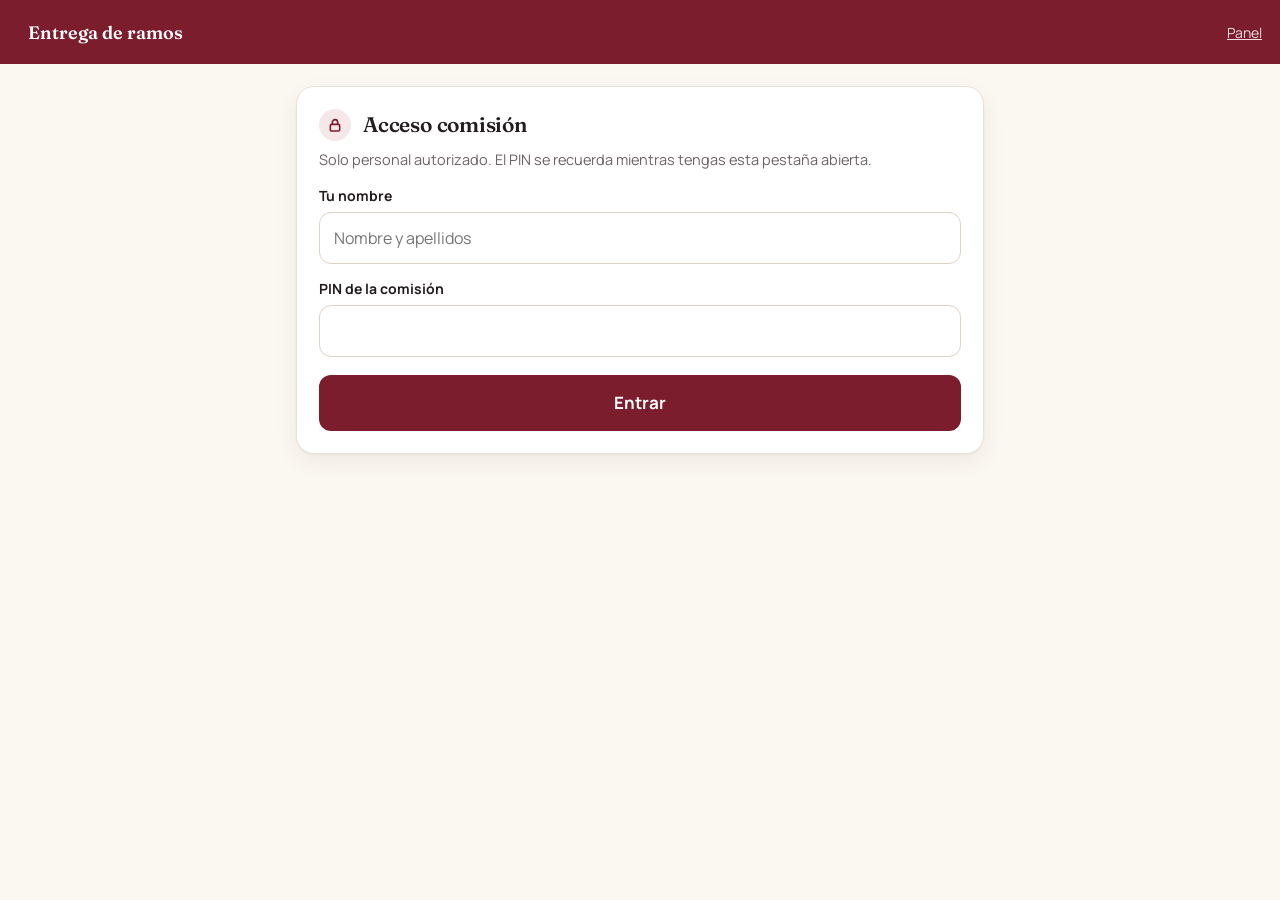
==== public/lector.html @ 1847c06e "Add files via upload" ====
<!doctype html>
<html lang="es">
<head>
<meta charset="utf-8">
<meta name="viewport" content="width=device-width,initial-scale=1,viewport-fit=cover">
<meta name="theme-color" content="#7c1d2e">
<title>Entrega de ramos · Ofrenda 50</title>
<link rel="icon" href="favicon.svg" type="image/svg+xml">
<link rel="preconnect" href="https://fonts.googleapis.com">
<link rel="preconnect" href="https://fonts.gstatic.com" crossorigin>
<link href="https://fonts.googleapis.com/css2?family=Fraunces:ital,opsz,wght@0,9..144,500;0,9..144,600;1,9..144,500&family=Manrope:wght@400;600;700;800&display=swap" rel="stylesheet">
<link rel="stylesheet" href="style.css">
</head>
<body>
<div class="topbar">
  <div class="brand"><img src="https://stgarchivosutd.blob.core.windows.net/mailing/2Mesa_de_trabajo.png" onerror="this.style.visibility='hidden'" alt="">Entrega de ramos</div>
  <nav class="row" style="flex:none;gap:16px"><a href="/panel.html">Panel</a><a href="#" id="logout" hidden>Salir</a></nav>
</div>

<main class="wrap flat">
  <div id="msg" hidden></div>

  <!-- Acceso -->
  <section class="card" id="login">
    <div class="step"><span class="n">
      <svg width="16" height="16" viewBox="0 0 24 24" fill="none" stroke="currentColor" stroke-width="2.4" aria-hidden="true"><rect x="5" y="11" width="14" height="10" rx="2"/><path d="M8 11V8a4 4 0 0 1 8 0v3"/></svg>
    </span><h2>Acceso comisión</h2></div>
    <p class="sub">Solo personal autorizado. El PIN se recuerda mientras tengas esta pestaña abierta.</p>
    <form id="loginForm">
      <label class="lbl" for="vol">Tu nombre</label>
      <input id="vol" autocomplete="name" placeholder="Nombre y apellidos" required>
      <label class="lbl" for="pin">PIN de la comisión</label>
      <input id="pin" type="password" autocomplete="current-password" required>
      <button class="btn block lg" id="enter" style="margin-top:18px">Entrar</button>
    </form>
  </section>

  <!-- Lector -->
  <section id="app" hidden>
    <div class="tiles" style="margin-bottom:16px">
      <div class="tile accent"><div class="k">Ramos entregados</div><div class="v"><span id="cEnt">0</span> <small>de <span id="cTot">0</span></small></div><div class="meter"><i id="cBar" style="width:0"></i></div></div>
    </div>

    <div class="card">
      <div class="scanner" id="scanner">
        <video id="video" playsinline muted hidden></video>
        <div class="frame" id="frame" hidden></div>
        <div class="idle" id="idle">
          <svg width="44" height="44" viewBox="0 0 24 24" fill="none" stroke="currentColor" stroke-width="1.6" aria-hidden="true"><path d="M4 8V5a1 1 0 0 1 1-1h3M16 4h3a1 1 0 0 1 1 1v3M20 16v3a1 1 0 0 1-1 1h-3M8 20H5a1 1 0 0 1-1-1v-3"/><path d="M8 12h8"/></svg>
          <p style="margin-top:8px">Pulsa «Escanear» y apunta al QR de la tarjeta</p>
        </div>
      </div>
      <p class="muted small" id="camStatus" style="text-align:center;margin:10px 0 0"></p>
      <div class="row" style="margin-top:12px">
        <button class="btn lg" id="cam" type="button">
          <svg width="20" height="20" viewBox="0 0 24 24" fill="none" stroke="currentColor" stroke-width="2" aria-hidden="true"><path d="M4 8h3l2-3h6l2 3h3v11H4z"/><circle cx="12" cy="13" r="3.5"/></svg>
          Escanear
        </button>
        <label class="btn ghost lg" style="cursor:pointer">
          <svg width="20" height="20" viewBox="0 0 24 24" fill="none" stroke="currentColor" stroke-width="2" aria-hidden="true"><rect x="3" y="4" width="18" height="16" rx="2"/><circle cx="9" cy="10" r="2"/><path d="m21 16-5-5-9 9"/></svg>
          Desde foto
          <input type="file" accept="image/*" id="photo" hidden>
        </label>
      </div>

      <form id="manual" style="margin-top:18px">
        <label class="lbl" for="codigo">O escribe el código de 6 cifras</label>
        <div class="row">
          <input id="codigo" class="code-input" inputmode="numeric" autocomplete="off" maxlength="12" placeholder="000000" style="flex:2">
          <button class="btn ghost lg" id="consultar" style="flex:1">Buscar</button>
        </div>
      </form>

      <div id="result"></div>
    </div>
  </section>
</main>

<script src="common.js"></script>
<script src="https://cdn.jsdelivr.net/npm/jsqr@1.4.0/dist/jsQR.js"></script>
<script>
let stream=null,running=false,frameId=0,last=null,detector=null,stats={ent:0,tot:0};
const video=$('video');

/* ---------- Sesión ---------- */
function showApp(){ $('login').hidden=true;$('app').hidden=false;$('logout').hidden=false;$('msg').hidden=true;paintStats(); }
function paintStats(){ $('cEnt').textContent=stats.ent;$('cTot').textContent=stats.tot;$('cBar').style.width=(stats.tot?Math.min(100,stats.ent/stats.tot*100):0)+'%'; }
async function loadStats(pin){ const r=await api('estadisticas',{pin});stats={ent:r.entregados,tot:r.flores};paintStats(); }
$('loginForm').addEventListener('submit',async e=>{
  e.preventDefault();const pin=$('pin').value.trim(),vol=$('vol').value.trim();
  if(!vol)return toast('Escribe tu nombre',true);
  busy($('enter'),true,'Comprobando…');
  try{await loadStats(pin);session.set('pin',pin);session.set('vol',vol);showApp();}
  catch(err){info(err.message,true);}finally{busy($('enter'),false);}
});
$('logout').addEventListener('click',e=>{e.preventDefault();stop();session.clear();location.reload();});
if(session.get('pin')&&session.get('vol')){$('vol').value=session.get('vol');showApp();loadStats(session.get('pin')).catch(()=>{});}

/* ---------- Cámara ---------- */
function stop(){running=false;cancelAnimationFrame(frameId);if(stream)stream.getTracks().forEach(t=>t.stop());stream=null;video.hidden=true;$('frame').hidden=true;$('idle').hidden=false;$('camStatus').textContent='';}
function gotCode(raw){
  const x=String(raw||'').trim().replace(/^OF50:/i,'').replace(/[\s-]/g,'');if(!x)return;
  if(navigator.vibrate)navigator.vibrate(80);
  $('codigo').value=x;stop();consult();
}
const cv=document.createElement('canvas'),cx=cv.getContext('2d',{willReadFrequently:true});
async function scan(){
  if(!running)return;
  try{
    if(video.readyState>=2&&video.videoWidth){
      if(detector){const c=await detector.detect(video);if(c.length){gotCode(c[0].rawValue);return;}}
      else if(typeof jsQR==='function'){
        const s=Math.min(1,640/video.videoWidth);cv.width=video.videoWidth*s|0;cv.height=video.videoHeight*s|0;
        cx.drawImage(video,0,0,cv.width,cv.height);const im=cx.getImageData(0,0,cv.width,cv.height);
        const q=jsQR(im.data,cv.width,cv.height,{inversionAttempts:'dontInvert'});if(q){gotCode(q.data);return;}
      }
    }
  }catch(e){$('camStatus').textContent=e.message;}
  frameId=requestAnimationFrame(scan);
}
$('cam').onclick=async()=>{
  if(running){stop();return;}
  if(!navigator.mediaDevices?.getUserMedia){$('camStatus').textContent='Este navegador no permite usar la cámara. Usa «Desde foto» o escribe el código.';return;}
  try{
    if('BarcodeDetector' in window){try{detector=new BarcodeDetector({formats:['qr_code']});}catch(_){detector=null;}}
    stream=await navigator.mediaDevices.getUserMedia({audio:false,video:{facingMode:{ideal:'environment'}}});
    video.srcObject=stream;video.hidden=false;$('frame').hidden=false;$('idle').hidden=true;await video.play();
    running=true;$('camStatus').textContent='Apunta al código QR';$('result').innerHTML='';scan();
  }catch(e){$('camStatus').textContent='No se pudo abrir la cámara: '+e.message;stop();}
};
$('photo').onchange=async e=>{
  const file=e.target.files[0];e.target.value='';if(!file)return;
  try{
    if(typeof jsQR!=='function')throw Error('No se ha cargado el lector QR. Revisa la conexión.');
    const b=await createImageBitmap(file),s=Math.min(1,1200/Math.max(b.width,b.height)),c=document.createElement('canvas');
    c.width=b.width*s|0;c.height=b.height*s|0;const g=c.getContext('2d');g.drawImage(b,0,0,c.width,c.height);
    const r=jsQR(g.getImageData(0,0,c.width,c.height).data,c.width,c.height);
    if(!r)throw Error('No se detecta ningún QR en la foto');gotCode(r.data);
  }catch(err){toast(err.message,true);}
};
window.addEventListener('pagehide',stop);

/* ---------- Consulta y entrega ---------- */
function card(cls,title,state,body=''){ $('result').innerHTML=`<div class="result-card ${cls}"><h3>${clean(title)}</h3>${state?`<span class="st">${clean(state)}</span>`:''}${body}</div>`; $('result').scrollIntoView({behavior:'smooth',block:'nearest'}); }
async function consult(){
  last=null;const codigo=$('codigo').value.trim();if(!codigo)return toast('Escribe o escanea un código',true);
  busy($('consultar'),true,'');
  try{
    const x=await api('consulta',{pin:session.get('pin'),codigo});last=x;
    if(x.estado==='Pendiente')card('pend',x.nombre,'Puede recoger',`<p class="muted" style="margin:6px 0 14px">${clean(x.grupo)} · Código ${clean(x.codigo)}</p><button class="btn ok block lg" id="entregar" type="button">Entregar ramo</button>`);
    else if(x.estado==='Entregado')card('done',x.nombre,'Ya entregado','<p style="margin:10px 0 0">Este ramo ya se recogió. No entregar otro.</p>');
    else card('err',x.nombre,x.estado,'<p style="margin:10px 0 0">Esta tarjeta no es válida.</p>');
  }catch(e){
    if(/PIN/i.test(e.message)){session.clear();location.reload();return;}
    card('err','No encontrado','',`<p style="margin:6px 0 0">${clean(e.message)}</p>`);
  }finally{busy($('consultar'),false);}
}
$('manual').addEventListener('submit',e=>{e.preventDefault();consult();});
$('result').addEventListener('click',async e=>{
  const b=e.target.closest('#entregar');if(!b||!last)return;
  busy(b,true,'Registrando…');
  try{
    const r=await api('entregar',{pin:session.get('pin'),codigo:$('codigo').value.trim(),voluntario:session.get('vol')});
    stats.ent++;paintStats();if(navigator.vibrate)navigator.vibrate([60,40,60]);
    card('pend',r.nombre,'Entregado ✓',`<p style="margin:10px 0 14px">Entrega registrada a nombre de ${clean(session.get('vol'))}.</p><button class="btn block lg" type="button" id="next">Escanear el siguiente</button>`);
    $('codigo').value='';last=null;
  }catch(err){busy(b,false);toast(err.message,true);}
});
$('result').addEventListener('click',e=>{if(e.target.closest('#next')){$('result').innerHTML='';$('cam').click();}});
</script>
</body>
</html>
---- public/style.css ----
/* Ofrenda 50 Aniversario — estilos */
:root{
  --vino:#7c1d2e;--vino-2:#5e1422;--vino-soft:#f6e7e9;
  --oro:#b8863b;--oro-soft:#f5ead7;
  --bg:#fbf7f1;--card:#ffffff;--text:#231c1d;--muted:#6d6264;--line:#ece3d8;
  --ok:#1f6b45;--ok-soft:#e1f2e8;--warn:#8a5a00;--warn-soft:#fdf0d5;--bad:#9b1c1c;--bad-soft:#fde4e4;
  --r:18px;--shadow:0 1px 2px rgba(60,20,25,.05),0 8px 24px rgba(60,20,25,.06);
  --serif:"Fraunces",Georgia,serif;--sans:"Manrope",system-ui,-apple-system,"Segoe UI",sans-serif;
}
*{box-sizing:border-box}
html{-webkit-text-size-adjust:100%}
body{margin:0;background:var(--bg);color:var(--text);font:16px/1.5 var(--sans);min-height:100vh;display:flex;flex-direction:column}
img{max-width:100%}
a{color:var(--vino)}
h1,h2,h3{font-family:var(--serif);font-weight:600;letter-spacing:-.01em;margin:0}
p{margin:0 0 10px}
[hidden]{display:none!important}

/* ---------- Cabecera ---------- */
.hero{position:relative;overflow:hidden;background:var(--vino);color:#fff;text-align:center;padding:34px 18px 64px}
.hero::before{content:"";position:absolute;inset:0;opacity:.13;background-image:url("data:image/svg+xml,%3Csvg xmlns='http://www.w3.org/2000/svg' width='64' height='64' viewBox='0 0 64 64'%3E%3Cg fill='none' stroke='%23fff' stroke-width='1.2'%3E%3Ccircle cx='32' cy='32' r='4'/%3E%3Cpath d='M32 28c-3-7 3-11 0-16M32 36c3 7-3 11 0 16M28 32c-7 3-11-3-16 0M36 32c7-3 11 3 16 0'/%3E%3C/g%3E%3C/svg%3E")}
.hero>*{position:relative}
.hero .escudo{display:block;margin:0 auto;height:96px;filter:drop-shadow(0 4px 10px rgba(0,0,0,.25))}
.eyebrow{display:inline-block;font-size:12px;font-weight:700;letter-spacing:.16em;text-transform:uppercase;color:var(--oro-soft);margin:14px 0 6px}
.hero h1{font-size:clamp(28px,6vw,42px);line-height:1.1}
.hero h1 em{font-style:italic;color:#f3d39b;font-weight:500}
.chip-date{display:inline-flex;align-items:center;gap:8px;margin-top:14px;padding:7px 14px;border-radius:99px;background:rgba(255,255,255,.12);border:1px solid rgba(255,255,255,.22);font-size:14px;font-weight:600}
.topbar{display:flex;align-items:center;justify-content:space-between;gap:12px;background:var(--vino);color:#fff;padding:14px 18px}
.topbar .brand{display:flex;align-items:center;gap:10px;font-family:var(--serif);font-size:18px;font-weight:600}
.topbar img{height:36px}
.topbar a,.topbar button.link{color:#fff;opacity:.85;font-size:14px}

/* ---------- Contenedor y tarjetas ---------- */
.wrap{position:relative;z-index:1;width:100%;max-width:720px;margin:-40px auto 0;padding:0 16px 110px;flex:1}
.wrap.flat{margin-top:22px}
.card{background:var(--card);border:1px solid var(--line);border-radius:var(--r);box-shadow:var(--shadow);padding:22px;margin-bottom:16px}
.step{display:flex;align-items:center;gap:12px;margin-bottom:14px}
.step .n{flex:none;width:32px;height:32px;border-radius:50%;display:grid;place-items:center;background:var(--vino-soft);color:var(--vino);font-weight:800;font-size:15px}
.step h2{font-size:21px}
.sub{color:var(--muted);font-size:14.5px;margin:-6px 0 14px}

/* ---------- Formularios ---------- */
label.lbl{display:block;font-weight:700;font-size:14px;margin:14px 0 6px}
input,select{width:100%;font:inherit;font-size:16px;color:var(--text);background:#fff;border:1.5px solid #ddd2c6;border-radius:12px;padding:13px 14px;outline:none;transition:border-color .15s,box-shadow .15s}
input:focus,select:focus{border-color:var(--vino);box-shadow:0 0 0 4px rgba(124,29,46,.12)}
.search{position:relative}
.search svg{position:absolute;left:14px;top:50%;transform:translateY(-50%);color:var(--muted)}
.search input{padding-left:44px}

.chips{display:flex;gap:8px;flex-wrap:wrap;margin:12px 0 4px}
.chip{border:1.5px solid var(--line);background:#fff;color:var(--text);border-radius:99px;padding:8px 14px;font:inherit;font-size:14px;font-weight:600;cursor:pointer;min-height:40px}
.chip[aria-pressed="true"]{background:var(--vino);border-color:var(--vino);color:#fff}

/* ---------- Botones ---------- */
.btn{display:inline-flex;align-items:center;justify-content:center;gap:8px;min-height:48px;padding:12px 20px;border:0;border-radius:12px;background:var(--vino);color:#fff;font:inherit;font-weight:700;cursor:pointer;white-space:nowrap;text-decoration:none;transition:background .15s,transform .05s}
.btn:hover{background:var(--vino-2)}
.btn:active{transform:translateY(1px)}
.btn:disabled{opacity:.55;cursor:not-allowed}
.btn.block{width:100%}
.btn.ghost{background:#f3ece4;color:var(--text)}
.btn.ghost:hover{background:#eadfd3}
.btn.ok{background:var(--ok)}
.btn.lg{min-height:56px;font-size:17px}
.icon-btn{width:44px;height:44px;border-radius:12px;border:0;background:transparent;color:var(--muted);display:grid;place-items:center;cursor:pointer}
.icon-btn:hover{background:#f3ece4;color:var(--text)}
.spin{width:18px;height:18px;border:2.5px solid rgba(255,255,255,.4);border-top-color:#fff;border-radius:50%;animation:sp .7s linear infinite}
/* spinner sobre fondo claro */
.btn.ghost .spin{border-color:#d9cdbf;border-top-color:var(--vino)}
@keyframes sp{to{transform:rotate(360deg)}}

/* ---------- Resultados de búsqueda ---------- */
.results{margin-top:12px;border:1px solid var(--line);border-radius:14px;overflow:hidden;max-height:360px;overflow-y:auto}
.result{display:flex;align-items:center;gap:12px;width:100%;padding:12px 14px;border:0;border-bottom:1px solid var(--line);background:#fff;font:inherit;text-align:left;cursor:pointer;min-height:56px}
.result:last-child{border-bottom:0}
.result:hover:not(:disabled){background:#fcf8f3}
.result:disabled{cursor:default;opacity:.55}
.result .nm{flex:1;font-weight:600}
.result .plus{flex:none;width:32px;height:32px;border-radius:50%;display:grid;place-items:center;background:var(--vino);color:#fff}
.result .done{font-size:12px;font-weight:700;color:var(--muted)}
.empty{padding:18px;text-align:center;color:var(--muted);font-size:14.5px}
.tag{display:inline-block;font-size:11.5px;font-weight:700;letter-spacing:.04em;text-transform:uppercase;padding:3px 8px;border-radius:6px;background:var(--oro-soft);color:#6e4c14}

/* ---------- Personas seleccionadas ---------- */
.person{border:1.5px solid var(--line);border-radius:16px;padding:16px;margin-top:12px}
.person.new{animation:in .25s ease}
@keyframes in{from{opacity:0;transform:translateY(6px)}}
.person.complete{border-color:#cfe5d8;background:#fbfefc}
.person-head{display:flex;align-items:center;gap:12px}
.avatar{flex:none;width:42px;height:42px;border-radius:50%;display:grid;place-items:center;background:var(--vino-soft);color:var(--vino);font-weight:800;font-size:15px}
.person-head .who{flex:1;min-width:0}
.person-head b{display:block;font-size:16.5px;line-height:1.25}
.q{font-size:14px;font-weight:700;margin:14px 0 8px;color:var(--muted)}
.seg{display:grid;grid-template-columns:1fr 1fr;gap:8px}
.seg button{min-height:50px;border-radius:12px;border:1.5px solid var(--line);background:#fff;font:inherit;font-weight:700;cursor:pointer;display:flex;align-items:center;justify-content:center;gap:8px;color:var(--text)}
.seg button[aria-pressed="true"].yes{background:var(--ok);border-color:var(--ok);color:#fff}
.seg button[aria-pressed="true"].no{background:#4b4244;border-color:#4b4244;color:#fff}
.seg button[aria-pressed="true"].flor{background:var(--vino);border-color:var(--vino);color:#fff}
.placeholder{border:1.5px dashed #dccfc1;border-radius:16px;padding:22px;text-align:center;color:var(--muted);font-size:14.5px;margin-top:12px}

/* ---------- Avisos ---------- */
.notice{border-radius:14px;padding:14px 16px;margin:14px 0;background:var(--oro-soft);color:#4a3711;font-size:14.5px}
.notice ul{margin:6px 0 0;padding-left:18px}
.notice li{margin:3px 0}
.notice.error{background:var(--bad-soft);color:var(--bad)}
.notice.success{background:var(--ok-soft);color:var(--ok)}
.notice.info{background:#eef1f6;color:#2c3a52}

/* ---------- Barra inferior ---------- */
.bar{position:fixed;left:0;right:0;bottom:0;z-index:20;background:rgba(255,255,255,.96);backdrop-filter:blur(8px);border-top:1px solid var(--line);padding:12px 16px calc(12px + env(safe-area-inset-bottom))}
.bar-in{max-width:720px;margin:0 auto;display:flex;align-items:center;gap:14px}
.bar .sum{flex:1;font-size:14px;color:var(--muted);line-height:1.3}
.bar .sum b{color:var(--text);font-size:16px}

/* ---------- Éxito ---------- */
.success-box{text-align:center;padding:36px 22px}
.check{width:78px;height:78px;border-radius:50%;background:var(--ok-soft);color:var(--ok);display:grid;place-items:center;margin:0 auto 16px;animation:pop .4s cubic-bezier(.2,1.4,.4,1)}
@keyframes pop{from{transform:scale(.4);opacity:0}}
.success-box h2{font-size:28px;margin-bottom:8px}

/* ---------- Toast ---------- */
.toast{position:fixed;left:50%;bottom:96px;transform:translateX(-50%);z-index:50;max-width:calc(100% - 32px);background:#231c1d;color:#fff;padding:12px 18px;border-radius:12px;font-size:14.5px;font-weight:600;box-shadow:0 10px 30px rgba(0,0,0,.2);animation:in .2s ease}
.toast.bad{background:var(--bad)}

/* ---------- Panel ---------- */
.tiles{display:grid;grid-template-columns:repeat(auto-fit,minmax(150px,1fr));gap:12px}
.tile{background:#fff;border:1px solid var(--line);border-radius:16px;padding:16px}
.tile .k{font-size:13px;font-weight:700;color:var(--muted)}
.tile .v{font-family:var(--serif);font-size:34px;font-weight:600;line-height:1.1;margin-top:4px}
.tile .v small{font-family:var(--sans);font-size:14px;color:var(--muted);font-weight:600}
.tile.accent{background:var(--vino);border-color:var(--vino);color:#fff}
.tile.accent .k,.tile.accent .v small{color:#f3d9dd}
.meter{height:8px;border-radius:99px;background:#f0e8de;overflow:hidden;margin-top:10px}
.meter i{display:block;height:100%;border-radius:99px;background:var(--oro)}
.tile.accent .meter{background:rgba(255,255,255,.2)}
.tile.accent .meter i{background:#f3d39b}
.table-wrap{overflow-x:auto;border:1px solid var(--line);border-radius:14px}
table{width:100%;border-collapse:collapse;font-size:15px;min-width:460px}
th,td{padding:12px 14px;text-align:left;border-bottom:1px solid var(--line)}
th{font-size:12.5px;text-transform:uppercase;letter-spacing:.05em;color:var(--muted);background:#fcf9f5}
tr:last-child td{border-bottom:0}
td.num{font-variant-numeric:tabular-nums}
.minibar{display:flex;align-items:center;gap:8px}
.minibar .meter{flex:1;margin:0;height:6px;min-width:50px}
.list{max-height:420px;overflow:auto;border:1px solid var(--line);border-radius:14px;margin-top:12px}
.list div{display:flex;justify-content:space-between;gap:10px;padding:11px 14px;border-bottom:1px solid var(--line);font-size:15px}
.list div:last-child{border-bottom:0}
.row{display:flex;gap:10px;align-items:center;flex-wrap:wrap}
.row>*{flex:1}
.muted{color:var(--muted)}
.small{font-size:13.5px}

/* ---------- Lector ---------- */
.scanner{position:relative;border-radius:18px;overflow:hidden;background:#1b1516;aspect-ratio:1/1;max-height:420px;margin:0 auto;display:grid;place-items:center;color:#cbbfc1}
.scanner video{width:100%;height:100%;object-fit:cover;display:block}
.scanner .frame{position:absolute;inset:18%;border:3px solid rgba(255,255,255,.9);border-radius:22px;box-shadow:0 0 0 999px rgba(0,0,0,.35);pointer-events:none}
.scanner .idle{text-align:center;padding:20px}
.result-card{border-radius:18px;padding:20px;margin-top:16px;text-align:center;animation:in .25s ease}
.result-card h3{font-size:24px;margin:6px 0 2px}
.result-card .st{display:inline-block;font-size:13px;font-weight:800;letter-spacing:.06em;text-transform:uppercase;padding:5px 12px;border-radius:99px;margin-top:8px}
.result-card.pend{background:var(--ok-soft)}.result-card.pend .st{background:var(--ok);color:#fff}
.result-card.done{background:var(--warn-soft)}.result-card.done .st{background:var(--warn);color:#fff}
.result-card.err{background:var(--bad-soft);color:var(--bad)}.result-card.err .st{background:var(--bad);color:#fff}
.code-input{font:700 26px/1 ui-monospace,SFMono-Regular,Menlo,monospace;letter-spacing:.3em;text-align:center}

/* ---------- Tarjeta ---------- */
.pass{max-width:400px;margin:0 auto;background:#fff;border-radius:24px;overflow:hidden;box-shadow:0 2px 4px rgba(60,20,25,.06),0 20px 50px rgba(60,20,25,.14)}
.pass-top{background:var(--vino);color:#fff;text-align:center;padding:24px 20px 26px;position:relative}
.pass-top img{display:block;margin:0 auto;height:78px}
.pass-top .eyebrow{margin-top:10px}
.pass-top h1{font-size:24px}
.pass-tear{position:relative;height:0;border-top:2px dashed #e3d3bf;margin:0 18px}
.pass-tear::before,.pass-tear::after{content:"";position:absolute;top:-13px;width:24px;height:24px;border-radius:50%;background:var(--bg)}
.pass-tear::before{left:-30px}.pass-tear::after{right:-30px}
.pass-body{padding:22px 22px 26px;text-align:center}
.pass-body h2{font-size:24px;line-height:1.2}
.pass-body .qr{width:220px;height:220px;margin:16px auto 6px;display:block;border-radius:12px;border:1px solid var(--line);padding:8px;background:#fff}
.pass-code{font:700 30px ui-monospace,SFMono-Regular,Menlo,monospace;letter-spacing:.32em;margin-top:4px}
.pass-label{font-size:12px;font-weight:800;letter-spacing:.14em;text-transform:uppercase;color:var(--oro)}

footer.foot{text-align:center;color:var(--muted);font-size:13.5px;padding:10px 16px 28px}
footer.foot a{color:var(--muted)}

@media (max-width:560px){
  .card{padding:18px;border-radius:16px}
  .hero{padding-top:26px}
  .hero .escudo{height:80px}
}
@media print{
  body{background:#fff}
  .no-print,.topbar,footer{display:none!important}
  .wrap{margin:0;padding:0}
  .pass{box-shadow:none;border:1px solid #ddd}
  .pass-top{-webkit-print-color-adjust:exact;print-color-adjust:exact}
  .pass-tear::before,.pass-tear::after{background:#fff}
}
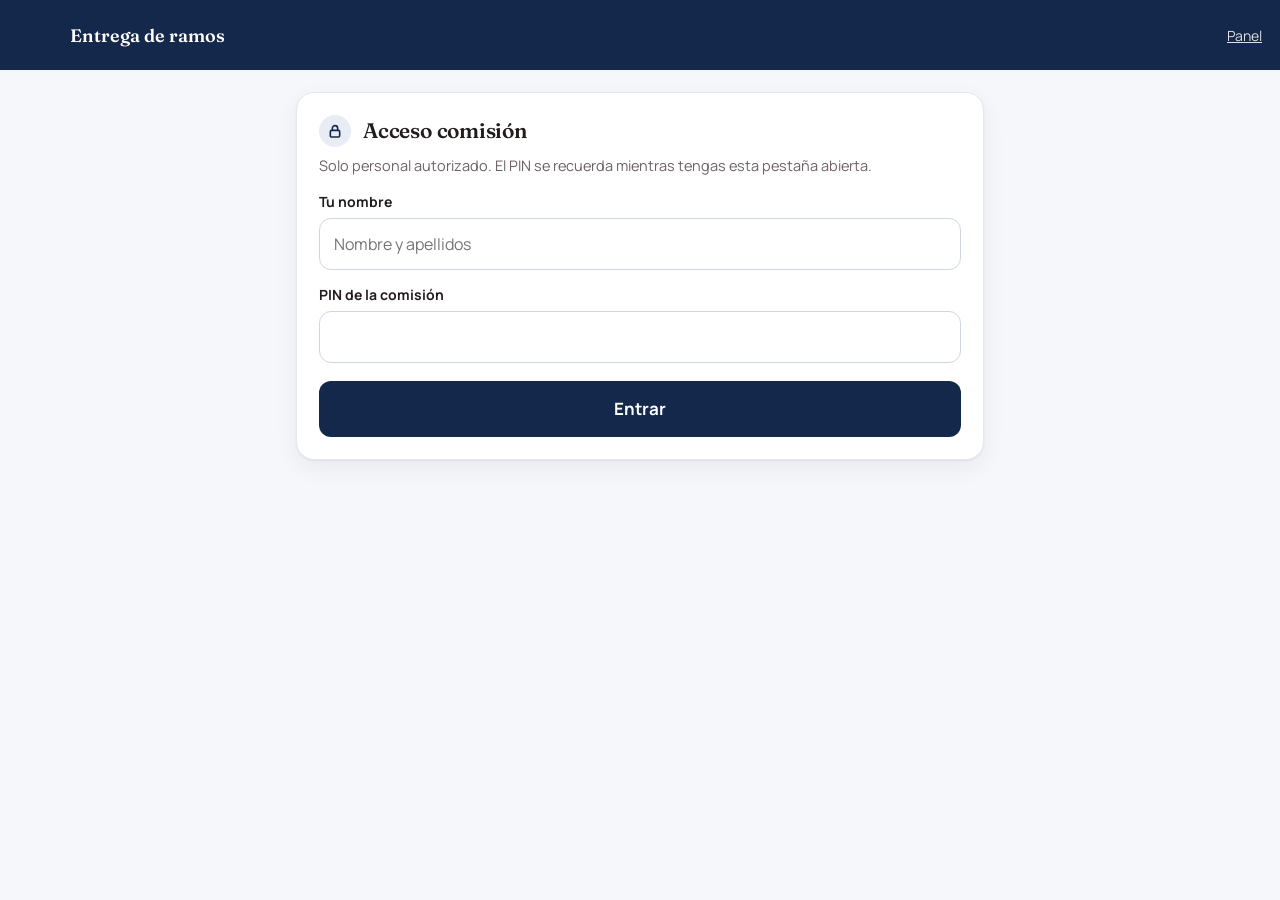
==== commit 2bfd2aaf: "Add files via upload" ====
--- a/public/lector.html
+++ b/public/lector.html
@@ -3,7 +3,7 @@
 <head>
 <meta charset="utf-8">
 <meta name="viewport" content="width=device-width,initial-scale=1,viewport-fit=cover">
-<meta name="theme-color" content="#7c1d2e">
+<meta name="theme-color" content="#14284b">
 <title>Entrega de ramos · Ofrenda 50</title>
 <link rel="icon" href="favicon.svg" type="image/svg+xml">
 <link rel="preconnect" href="https://fonts.googleapis.com">
@@ -66,7 +66,7 @@
       <form id="manual" style="margin-top:18px">
         <label class="lbl" for="codigo">O escribe el código de 6 cifras</label>
         <div class="row">
-          <input id="codigo" class="code-input" inputmode="numeric" autocomplete="off" maxlength="12" placeholder="000000" style="flex:2">
+          <input id="codigo" class="code-input" inputmode="numeric" autocomplete="off" maxlength="80" placeholder="000000" style="flex:2">
           <button class="btn ghost lg" id="consultar" style="flex:1">Buscar</button>
         </div>
       </form>
--- a/public/style.css
+++ b/public/style.css
@@ -1,10 +1,10 @@
 /* Ofrenda 50 Aniversario — estilos */
 :root{
-  --vino:#7c1d2e;--vino-2:#5e1422;--vino-soft:#f6e7e9;
+  --vino:#14284b;--vino-2:#0c1b36;--vino-soft:#e7ecf5;
   --oro:#b8863b;--oro-soft:#f5ead7;
-  --bg:#fbf7f1;--card:#ffffff;--text:#231c1d;--muted:#6d6264;--line:#ece3d8;
+  --bg:#f6f7fa;--card:#ffffff;--text:#231c1d;--muted:#6d6264;--line:#e3e7ee;
   --ok:#1f6b45;--ok-soft:#e1f2e8;--warn:#8a5a00;--warn-soft:#fdf0d5;--bad:#9b1c1c;--bad-soft:#fde4e4;
-  --r:18px;--shadow:0 1px 2px rgba(60,20,25,.05),0 8px 24px rgba(60,20,25,.06);
+  --r:18px;--shadow:0 1px 2px rgba(15,25,50,.05),0 8px 24px rgba(15,25,50,.06);
   --serif:"Fraunces",Georgia,serif;--sans:"Manrope",system-ui,-apple-system,"Segoe UI",sans-serif;
 }
 *{box-sizing:border-box}
@@ -20,14 +20,14 @@
 .hero{position:relative;overflow:hidden;background:var(--vino);color:#fff;text-align:center;padding:34px 18px 64px}
 .hero::before{content:"";position:absolute;inset:0;opacity:.13;background-image:url("data:image/svg+xml,%3Csvg xmlns='http://www.w3.org/2000/svg' width='64' height='64' viewBox='0 0 64 64'%3E%3Cg fill='none' stroke='%23fff' stroke-width='1.2'%3E%3Ccircle cx='32' cy='32' r='4'/%3E%3Cpath d='M32 28c-3-7 3-11 0-16M32 36c3 7-3 11 0 16M28 32c-7 3-11-3-16 0M36 32c7-3 11 3 16 0'/%3E%3C/g%3E%3C/svg%3E")}
 .hero>*{position:relative}
-.hero .escudo{display:block;margin:0 auto;height:96px;filter:drop-shadow(0 4px 10px rgba(0,0,0,.25))}
+.hero .escudo{display:block;margin:0 auto;width:132px;height:132px;object-fit:contain;padding:12px;background:#fffaf2;border-radius:50%;border:3px solid #d9b26f;box-shadow:0 0 0 6px rgba(255,255,255,.08),0 10px 28px rgba(0,0,0,.3)}
 .eyebrow{display:inline-block;font-size:12px;font-weight:700;letter-spacing:.16em;text-transform:uppercase;color:var(--oro-soft);margin:14px 0 6px}
 .hero h1{font-size:clamp(28px,6vw,42px);line-height:1.1}
 .hero h1 em{font-style:italic;color:#f3d39b;font-weight:500}
 .chip-date{display:inline-flex;align-items:center;gap:8px;margin-top:14px;padding:7px 14px;border-radius:99px;background:rgba(255,255,255,.12);border:1px solid rgba(255,255,255,.22);font-size:14px;font-weight:600}
 .topbar{display:flex;align-items:center;justify-content:space-between;gap:12px;background:var(--vino);color:#fff;padding:14px 18px}
 .topbar .brand{display:flex;align-items:center;gap:10px;font-family:var(--serif);font-size:18px;font-weight:600}
-.topbar img{height:36px}
+.topbar img{width:42px;height:42px;object-fit:contain;padding:4px;background:#fffaf2;border-radius:50%;border:2px solid #d9b26f}
 .topbar a,.topbar button.link{color:#fff;opacity:.85;font-size:14px}
 
 /* ---------- Contenedor y tarjetas ---------- */
@@ -41,8 +41,8 @@
 
 /* ---------- Formularios ---------- */
 label.lbl{display:block;font-weight:700;font-size:14px;margin:14px 0 6px}
-input,select{width:100%;font:inherit;font-size:16px;color:var(--text);background:#fff;border:1.5px solid #ddd2c6;border-radius:12px;padding:13px 14px;outline:none;transition:border-color .15s,box-shadow .15s}
-input:focus,select:focus{border-color:var(--vino);box-shadow:0 0 0 4px rgba(124,29,46,.12)}
+input,select{width:100%;font:inherit;font-size:16px;color:var(--text);background:#fff;border:1.5px solid #cfd6e2;border-radius:12px;padding:13px 14px;outline:none;transition:border-color .15s,box-shadow .15s}
+input:focus,select:focus{border-color:var(--vino);box-shadow:0 0 0 4px rgba(20,40,75,.12)}
 .search{position:relative}
 .search svg{position:absolute;left:14px;top:50%;transform:translateY(-50%);color:var(--muted)}
 .search input{padding-left:44px}
@@ -57,22 +57,22 @@
 .btn:active{transform:translateY(1px)}
 .btn:disabled{opacity:.55;cursor:not-allowed}
 .btn.block{width:100%}
-.btn.ghost{background:#f3ece4;color:var(--text)}
-.btn.ghost:hover{background:#eadfd3}
+.btn.ghost{background:#eef1f6;color:var(--text)}
+.btn.ghost:hover{background:#e2e7ef}
 .btn.ok{background:var(--ok)}
 .btn.lg{min-height:56px;font-size:17px}
 .icon-btn{width:44px;height:44px;border-radius:12px;border:0;background:transparent;color:var(--muted);display:grid;place-items:center;cursor:pointer}
-.icon-btn:hover{background:#f3ece4;color:var(--text)}
+.icon-btn:hover{background:#eef1f6;color:var(--text)}
 .spin{width:18px;height:18px;border:2.5px solid rgba(255,255,255,.4);border-top-color:#fff;border-radius:50%;animation:sp .7s linear infinite}
 /* spinner sobre fondo claro */
-.btn.ghost .spin{border-color:#d9cdbf;border-top-color:var(--vino)}
+.btn.ghost .spin{border-color:#cdd5e1;border-top-color:var(--vino)}
 @keyframes sp{to{transform:rotate(360deg)}}
 
 /* ---------- Resultados de búsqueda ---------- */
 .results{margin-top:12px;border:1px solid var(--line);border-radius:14px;overflow:hidden;max-height:360px;overflow-y:auto}
 .result{display:flex;align-items:center;gap:12px;width:100%;padding:12px 14px;border:0;border-bottom:1px solid var(--line);background:#fff;font:inherit;text-align:left;cursor:pointer;min-height:56px}
 .result:last-child{border-bottom:0}
-.result:hover:not(:disabled){background:#fcf8f3}
+.result:hover:not(:disabled){background:#f5f7fb}
 .result:disabled{cursor:default;opacity:.55}
 .result .nm{flex:1;font-weight:600}
 .result .plus{flex:none;width:32px;height:32px;border-radius:50%;display:grid;place-items:center;background:var(--vino);color:#fff}
@@ -95,7 +95,7 @@
 .seg button[aria-pressed="true"].yes{background:var(--ok);border-color:var(--ok);color:#fff}
 .seg button[aria-pressed="true"].no{background:#4b4244;border-color:#4b4244;color:#fff}
 .seg button[aria-pressed="true"].flor{background:var(--vino);border-color:var(--vino);color:#fff}
-.placeholder{border:1.5px dashed #dccfc1;border-radius:16px;padding:22px;text-align:center;color:var(--muted);font-size:14.5px;margin-top:12px}
+.placeholder{border:1.5px dashed #cdd5e1;border-radius:16px;padding:22px;text-align:center;color:var(--muted);font-size:14.5px;margin-top:12px}
 
 /* ---------- Avisos ---------- */
 .notice{border-radius:14px;padding:14px 16px;margin:14px 0;background:var(--oro-soft);color:#4a3711;font-size:14.5px}
@@ -128,15 +128,15 @@
 .tile .v{font-family:var(--serif);font-size:34px;font-weight:600;line-height:1.1;margin-top:4px}
 .tile .v small{font-family:var(--sans);font-size:14px;color:var(--muted);font-weight:600}
 .tile.accent{background:var(--vino);border-color:var(--vino);color:#fff}
-.tile.accent .k,.tile.accent .v small{color:#f3d9dd}
-.meter{height:8px;border-radius:99px;background:#f0e8de;overflow:hidden;margin-top:10px}
+.tile.accent .k,.tile.accent .v small{color:#cdd8ea}
+.meter{height:8px;border-radius:99px;background:#e6ebf2;overflow:hidden;margin-top:10px}
 .meter i{display:block;height:100%;border-radius:99px;background:var(--oro)}
 .tile.accent .meter{background:rgba(255,255,255,.2)}
 .tile.accent .meter i{background:#f3d39b}
 .table-wrap{overflow-x:auto;border:1px solid var(--line);border-radius:14px}
 table{width:100%;border-collapse:collapse;font-size:15px;min-width:460px}
 th,td{padding:12px 14px;text-align:left;border-bottom:1px solid var(--line)}
-th{font-size:12.5px;text-transform:uppercase;letter-spacing:.05em;color:var(--muted);background:#fcf9f5}
+th{font-size:12.5px;text-transform:uppercase;letter-spacing:.05em;color:var(--muted);background:#f7f9fc}
 tr:last-child td{border-bottom:0}
 td.num{font-variant-numeric:tabular-nums}
 .minibar{display:flex;align-items:center;gap:8px}
@@ -163,9 +163,9 @@
 .code-input{font:700 26px/1 ui-monospace,SFMono-Regular,Menlo,monospace;letter-spacing:.3em;text-align:center}
 
 /* ---------- Tarjeta ---------- */
-.pass{max-width:400px;margin:0 auto;background:#fff;border-radius:24px;overflow:hidden;box-shadow:0 2px 4px rgba(60,20,25,.06),0 20px 50px rgba(60,20,25,.14)}
+.pass{max-width:400px;margin:0 auto;background:#fff;border-radius:24px;overflow:hidden;box-shadow:0 2px 4px rgba(15,25,50,.06),0 20px 50px rgba(15,25,50,.14)}
 .pass-top{background:var(--vino);color:#fff;text-align:center;padding:24px 20px 26px;position:relative}
-.pass-top img{display:block;margin:0 auto;height:78px}
+.pass-top img{display:block;margin:0 auto;width:104px;height:104px;object-fit:contain;padding:10px;background:#fffaf2;border-radius:50%;border:3px solid #d9b26f;box-shadow:0 8px 20px rgba(0,0,0,.25)}
 .pass-top .eyebrow{margin-top:10px}
 .pass-top h1{font-size:24px}
 .pass-tear{position:relative;height:0;border-top:2px dashed #e3d3bf;margin:0 18px}
@@ -183,7 +183,7 @@
 @media (max-width:560px){
   .card{padding:18px;border-radius:16px}
   .hero{padding-top:26px}
-  .hero .escudo{height:80px}
+  .hero .escudo{width:112px;height:112px;padding:10px}
 }
 @media print{
   body{background:#fff}
